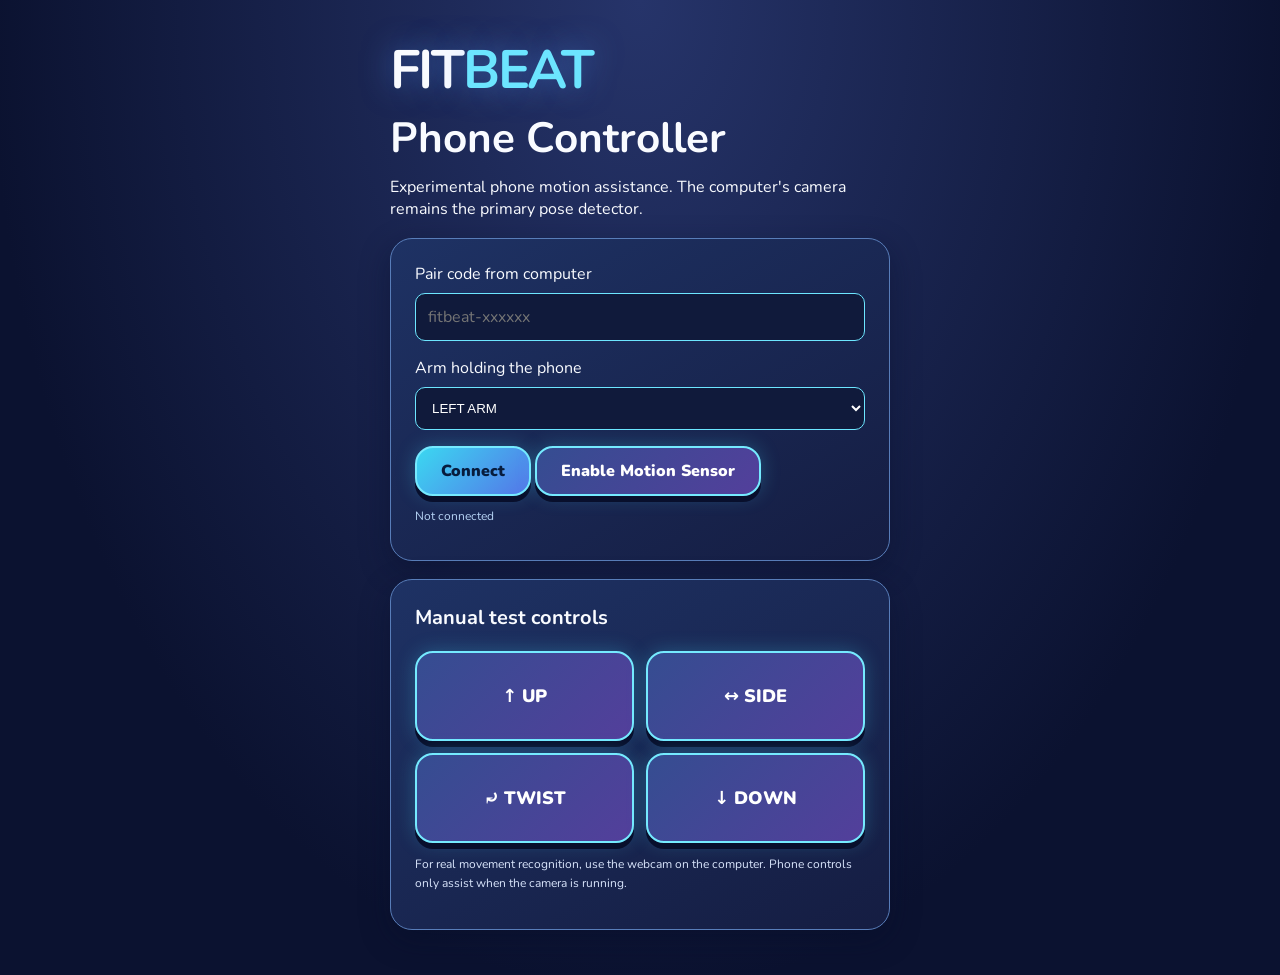
==== controller.html @ 02d64c5f "Add files via upload" ====
<!doctype html><html lang="en"><head><meta charset="utf-8"><meta name="viewport" content="width=device-width,initial-scale=1"><title>FITBEAT Phone Controller</title><link rel="stylesheet" href="style.css"><style>body{padding:25px}main{max-width:500px;margin:20px auto}.panel{margin:18px 0}input,select{background:#101a3b;border:1px solid #6de6ff;border-radius:10px;color:white;padding:12px;width:100%;margin:8px 0 16px}.controls{display:grid;grid-template-columns:1fr 1fr;gap:12px}.controls button{font-size:18px;min-height:90px}.hint{display:block;margin:12px 0}</style></head><body><main><h1 style="font-size:54px;letter-spacing:-2px">FIT<span>BEAT</span></h1><h2>Phone Controller</h2><p>Experimental phone motion assistance. The computer's camera remains the primary pose detector.</p><div class="panel"><label>Pair code from computer<input id="code" placeholder="fitbeat-xxxxxx" autocomplete="off"></label><label>Arm holding the phone<select id="arm"><option value="left">LEFT ARM</option><option value="right">RIGHT ARM</option></select></label><button class="primary" id="connect">Connect</button> <button class="secondary" id="motion">Enable Motion Sensor</button><span class="hint" id="status">Not connected</span></div><div class="panel"><h3>Manual test controls</h3><div class="controls"><button class="secondary" data-move="up">↑ UP</button><button class="secondary" data-move="side">↔ SIDE</button><button class="secondary" data-move="twist">⤾ TWIST</button><button class="secondary" data-move="down">↓ DOWN</button></div><p class="hint">For real movement recognition, use the webcam on the computer. Phone controls only assist when the camera is running.</p></div></main><script>
let peer,conn,enabled=false,last=0;const $=s=>document.querySelector(s);
function script(src){return new Promise((res,rej)=>{const s=document.createElement('script');s.src=src;s.onload=res;s.onerror=rej;document.head.append(s)})}
$('#connect').onclick=async()=>{try{if(!window.Peer)await script('https://unpkg.com/peerjs@1.5.5/dist/peerjs.min.js');peer=peer||new Peer();peer.on('open',()=>{conn=peer.connect($('#code').value.trim());conn.on('open',()=>$('#status').textContent='Connected ✓');conn.on('close',()=>$('#status').textContent='Disconnected');conn.on('error',()=>$('#status').textContent='Connection error')});peer.on('error',e=>$('#status').textContent='Pairing error: '+e.type)}catch(e){$('#status').textContent=e.message}};
$('#motion').onclick=async()=>{try{if(typeof DeviceMotionEvent!=='undefined'&&typeof DeviceMotionEvent.requestPermission==='function'){const result=await DeviceMotionEvent.requestPermission();if(result!=='granted')throw Error('Motion permission denied')}enabled=true;$('#status').textContent='Motion sensor enabled';window.addEventListener('devicemotion',e=>{const now=Date.now();if(!enabled||now-last<100||!conn?.open)return;last=now;const a=e.accelerationIncludingGravity||{};conn.send({type:'motion',arm:$('#arm').value,x:a.x||0,y:a.y||0,z:a.z||0})})}catch(e){$('#status').textContent=e.message}};
document.querySelectorAll('[data-move]').forEach(b=>b.onclick=()=>{if(conn?.open)conn.send({type:'move',arm:$('#arm').value,move:b.dataset.move});else $('#status').textContent='Connect first'});
</script></body></html>
---- style.css ----
@import url('https://fonts.googleapis.com/css2?family=Nunito:wght@400;600;700;800;900&display=swap');
:root{--bg:#0b1230;--panel:#17234a;--cyan:#58e3fa;--pink:#ff76cc;--gold:#ffe274;--white:#f9fbff}*{box-sizing:border-box}html,body{margin:0;min-height:100%;font-family:Nunito,system-ui,sans-serif;color:var(--white);background:radial-gradient(ellipse at 50% 0,#26346a,#0b1230 72%)}button,input{font:inherit}button{cursor:pointer}button:focus-visible,input:focus-visible{outline:3px solid #fff;outline-offset:3px}#app{max-width:1600px;margin:auto;min-height:100vh;display:flex;flex-direction:column}header{height:72px;display:flex;align-items:center;gap:20px;padding:0 4%;background:#101a3b;border-bottom:1px solid #3f6899;z-index:3}.brand{border:0;background:none;color:white;font-weight:900;font-size:24px;letter-spacing:1px}.brand span,h1 span{color:#6ce5ff}.tagline{font-size:12px;letter-spacing:2px;color:#bdc9ee}.topright{margin-left:auto;display:flex;gap:14px;align-items:center;font-size:13px;color:#a8dbff}.small{background:transparent;color:white;border:1px solid #5781b4;padding:8px 14px;border-radius:20px}main{flex:1}.page{display:none;min-height:calc(100vh - 110px);padding:34px 5% 44px}.page.active{display:block}h1,h2,h3,p{margin-top:0}h1{font-size:clamp(70px,11vw,142px);line-height:.96;letter-spacing:-6px;margin:15px 0 12px;text-shadow:0 0 30px #589cff80}h2{font-size:clamp(30px,3.3vw,48px);margin:5px 0 9px}h3{font-size:20px}.eyebrow{color:#8ae9ff;letter-spacing:2px;font-size:13px;font-weight:900}.section-head{text-align:center;margin:4px auto 24px}.section-head p{color:#c5d5ef}.center{display:flex;justify-content:center;align-items:center;gap:14px;margin-top:26px;flex-wrap:wrap}.actions{display:flex;gap:14px;flex-wrap:wrap}.minor{margin-top:14px}.primary,.secondary,.ghost,.mode-tabs button{border-radius:18px;border:2px solid #75eaff;color:white;padding:12px 24px;font-weight:900;background:linear-gradient(135deg,#286bd4,#4d38ad);box-shadow:0 6px 0 #080f2c,0 0 19px #47dfff40;transition:transform .15s,filter .15s}.primary:hover,.secondary:hover,.ghost:hover,.mode-tabs button:hover{transform:translateY(-2px);filter:brightness(1.13)}.primary{background:linear-gradient(135deg,#3bd8f1,#5476e8);color:#071c3d}.secondary{background:linear-gradient(135deg,#354d91,#533f9b)}.ghost{background:#18264c;border-color:#739bd5;box-shadow:none}.big{font-size:18px;padding:16px 26px}.home-hero{min-height:600px;display:grid;grid-template-columns:1.1fr .9fr;align-items:center;gap:30px;padding:7% 5%;border-radius:32px;overflow:hidden;position:relative;background:linear-gradient(90deg,#0c1646ed,#0c16468c),linear-gradient(180deg,#e78cd3 0%,#523cb2 35%,#151b54 70%,#111635 100%);box-shadow:inset 0 0 0 2px #7ae6ff66,0 18px 60px #050b28}.home-hero:before{content:'';position:absolute;inset:0;opacity:.25;background:repeating-linear-gradient(90deg,transparent 0 75px,#8ae4ff 77px 79px,transparent 81px 130px);mask-image:linear-gradient(0deg,#000,transparent 70%)}.hero-copy,.hero-art{position:relative;z-index:1}.hero-copy p{font-size:25px;margin-bottom:35px;color:#e8d9ff}.hero-art{min-height:380px;display:grid;place-items:center}.hero-orb{width:min(28vw,350px);height:min(28vw,350px);min-width:230px;min-height:230px;border-radius:50%;display:grid;place-items:center;font-size:140px;color:#fff;background:radial-gradient(circle at 35% 25%,#b2ffff,#6f7dff 45%,#c448cb 78%);box-shadow:0 0 50px #ad6bff, inset 0 0 40px #fff8;border:10px solid #ffffff88;transform:rotate(-12deg)}.hero-pills{position:absolute;bottom:0;display:flex;gap:8px}.hero-pills span{background:#141e4de0;border:1px solid #77e9ff;padding:9px 12px;border-radius:20px;font-size:12px;font-weight:900}.mode-tabs{display:flex;justify-content:center;gap:12px;flex-wrap:wrap;margin-bottom:24px}.mode-tabs button{background:#182b5c}.mode-tabs button.active{background:linear-gradient(130deg,#57d6f2,#9773fa);color:#101735}.stagecards{display:flex;justify-content:center;align-items:stretch;flex-wrap:wrap;gap:16px;max-width:1370px;margin:auto}.stage-card{width:clamp(190px,17vw,245px);padding:9px 9px 16px;text-align:left;border:2px solid #78e9ff;border-radius:22px;background:linear-gradient(160deg,#243e76,#101a3c);color:white;box-shadow:0 8px 25px #0005;transition:transform .15s}.stage-card:hover{transform:translateY(-6px)}.stage-card img{display:block;width:100%;height:145px;object-fit:cover;border-radius:13px}.stage-card strong{display:block;margin:13px 8px 3px;font-size:21px}.stage-card small{display:block;margin:0 8px;color:#c5d8fb;font-weight:700}.stage-card .stage-emoji{float:right;font-size:21px}.info-grid,.settings-grid{max-width:1100px;margin:auto;display:grid;grid-template-columns:repeat(2,minmax(0,1fr));gap:18px}.panel{background:linear-gradient(150deg,#1e3264,#151d42);border:1px solid #587db9;border-radius:22px;padding:24px;box-shadow:0 10px 30px #060d2a70}.panel p{line-height:1.6;color:#d8e4fb}.legend{display:flex;flex-wrap:wrap;gap:7px}.legend span{background:#263d76;border-radius:12px;padding:8px 10px;font-weight:800;font-size:12px}.hint{font-size:12px;color:#b6d4f5;margin-left:10px}.code{font-size:23px;font-weight:900;color:#7feaff}a{color:#8af2ff}#cam{display:none;width:100%;max-height:170px;object-fit:contain;border-radius:12px;margin-top:12px;background:#050b1b}.setting{display:flex;align-items:center;gap:16px;min-height:140px}.setting>div:nth-child(2){flex:1}.setting p{margin:0;font-size:12px}.setting h3{margin:0 0 6px}.setting-icon{font-size:36px}.setting input[type=range]{width:100px;accent-color:#68e6ff}.setting input[type=number]{width:75px;background:#0c1535;border:1px solid #6ce7ff;color:white;padding:8px;border-radius:10px}.setting input[type=checkbox]{width:26px;height:26px;accent-color:#68e6ff}.progressbox{text-align:center;max-width:400px;margin:auto}.progressbox strong{font-size:100px;display:block;color:#77edff}.progressbox span{letter-spacing:2px}.result-grid{display:grid;grid-template-columns:repeat(4,1fr);gap:16px;max-width:1100px;margin:30px auto}.result{text-align:center}.result span{color:#b5d2ff;font-size:13px;font-weight:900}.result strong{display:block;font-size:clamp(27px,3vw,42px);margin-top:8px}.disclaimer{max-width:800px;margin:20px auto;text-align:center;color:#b9c8e6;font-size:13px}#play{position:relative;padding:0;overflow:hidden;min-height:calc(100vh - 110px);background:#0b1434}.play-bg{position:absolute;inset:0;background-size:cover;background-position:center;filter:brightness(.42) saturate(.85)}.play-bg:after{content:'';position:absolute;inset:0;background:linear-gradient(180deg,#091330b8,#07122db0)}.play-inner{position:relative;max-width:1250px;margin:auto;padding:16px 20px 20px}.hud{display:flex;align-items:center;justify-content:space-between;gap:10px}.stat{background:#091b42db;border:1px solid #66dfff;border-radius:15px;padding:9px 15px;font-size:11px;font-weight:900;letter-spacing:1px}.stat b{font-size:23px;display:block;letter-spacing:0}.hud button{padding:10px 15px}.progress-track{height:7px;background:#152c5c;border-radius:8px;margin:12px 0 10px;overflow:hidden}.progress-track div{width:0;height:100%;background:linear-gradient(90deg,#52e4fa,#ff80ce)}.play-grid{display:grid;grid-template-columns:1fr 1fr;gap:16px;max-width:950px;margin:auto}.lane{border:2px solid #5edfff;border-radius:20px;overflow:hidden;background:#081536bf}.lane:nth-child(2){border-color:#ff85d5}.lane-head{text-align:center;padding:10px;font-weight:900;font-size:20px;letter-spacing:1px;background:#142c62}.lane:nth-child(2) .lane-head{background:#422153}.note-area{position:relative;height:clamp(300px,49vh,480px);overflow:hidden}.hit-target{position:absolute;left:9%;right:9%;top:76%;height:66px;border:3px solid #ffe176;border-radius:16px;background:#ffed7611;box-shadow:0 0 18px #ffe17666;pointer-events:none}.target-line{position:absolute;top:50%;left:4%;right:4%;border-top:3px dashed #fff;transform:translateY(-50%)}.note{position:absolute;left:50%;width:70px;height:70px;border-radius:50%;display:grid;place-items:center;transform:translate(-50%,-50%);font-size:37px;font-weight:900;color:#071d3a;border:4px solid #fff;box-shadow:0 0 22px #fff8,0 6px 15px #0008;z-index:2;user-select:none}.note.up{background:#6ad8ff}.note.down{background:#ff8fc9}.note.side{background:#ffe47e}.note.twist{background:#bd9bff}.note .twistglyph{font-size:35px}.note.hit{opacity:.25;transform:translate(-50%,-50%) scale(1.3)}#feedback{text-align:center;height:28px;font-weight:900;font-size:22px;color:#ffe174;text-shadow:0 0 10px #000}#tracking{text-align:center;font-size:12px;color:#c9ecff}.play-hint{text-align:center;color:#c6d3f4;font-size:11px;margin-top:5px}.overlay{position:absolute;inset:0;background:#081333dc;display:flex;align-items:center;justify-content:center;z-index:5;padding:18px}.overlay.hidden{display:none}.overlay-panel{text-align:center;width:min(520px,100%);border:2px solid #71e6ff;border-radius:28px;background:linear-gradient(160deg,#243e7c,#151c45);padding:35px 24px;box-shadow:0 0 50px #2e7bb85c}.overlay-panel h2{font-size:clamp(32px,5vw,54px);margin:10px 0}.overlay-panel p{color:#d2e5ff}.overlay-panel button{margin-top:15px}footer{text-align:center;color:#8b9fce;font-size:11px;padding:12px}.reduced *{animation:none!important;transition:none!important}
@media(max-width:900px){.home-hero{grid-template-columns:1fr;min-height:auto}.hero-art{min-height:220px}.hero-orb{width:190px;height:190px;min-width:190px;min-height:190px;font-size:95px}.hero-pills{bottom:-8px}.stage-card{width:calc(33.333% - 14px)}.result-grid{grid-template-columns:repeat(2,1fr)}.tagline{display:none}}@media(max-width:600px){header{padding:0 12px;height:60px}.brand{font-size:19px}.topright{gap:5px;font-size:10px}.topright .small{display:none}.page{padding:25px 12px}.home-hero{padding:40px 20px}.hero-copy p{font-size:19px}.actions{justify-content:center}.stage-card{width:calc(50% - 9px)}.stage-card img{height:105px}.stage-card strong{font-size:17px}.info-grid,.settings-grid{grid-template-columns:1fr}.setting{flex-wrap:wrap}.hud{gap:5px}.hud button{padding:7px}.stat{padding:7px;font-size:9px}.stat b{font-size:17px}.play-inner{padding:9px 7px}.play-grid{gap:7px}.lane-head{font-size:13px}.note-area{height:clamp(300px,58vh,460px)}.note{width:54px;height:54px;font-size:27px}.hit-target{height:56px;left:5%;right:5%}.play-hint{font-size:9px}}
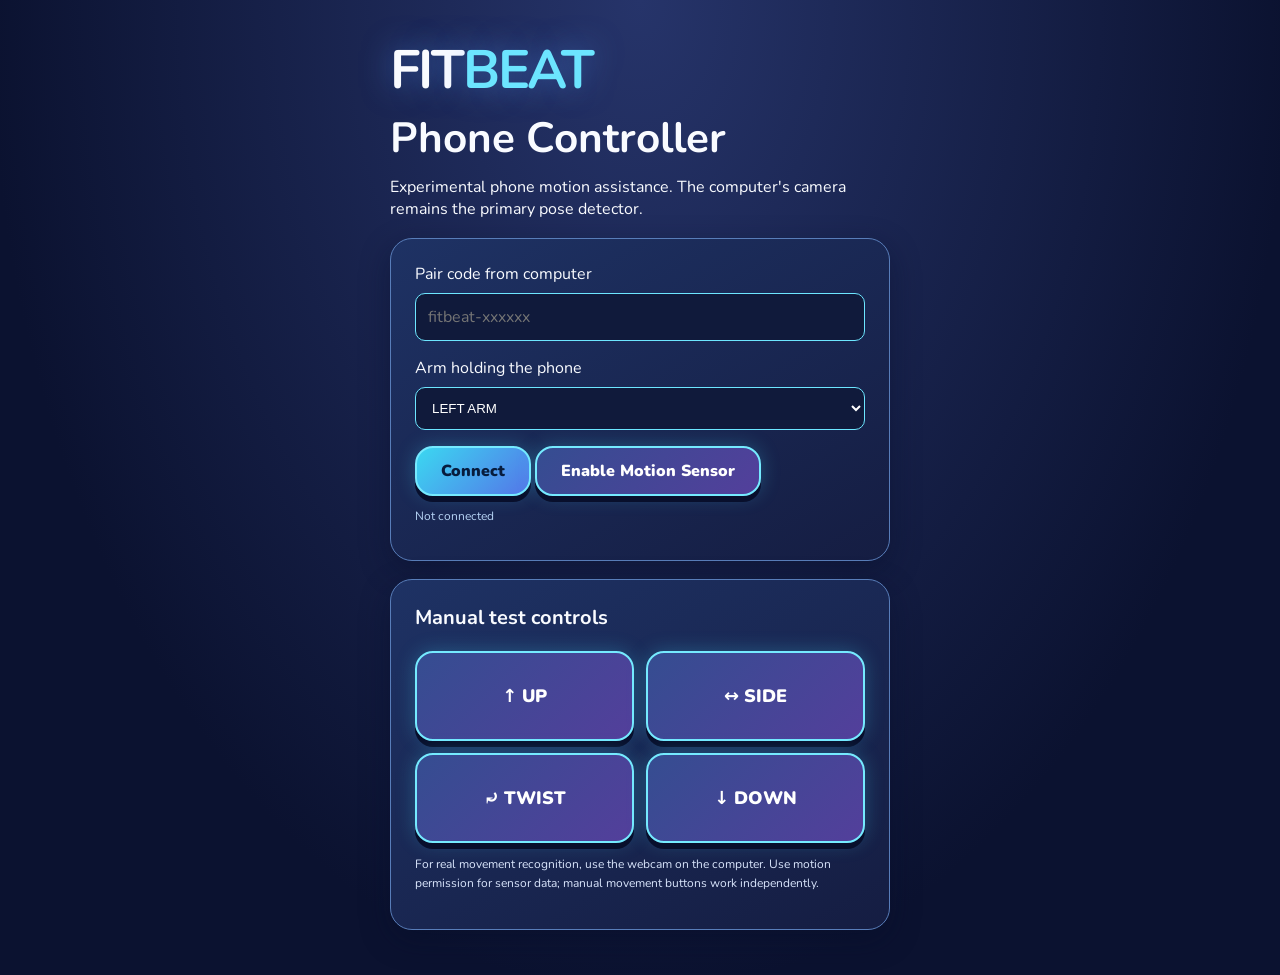
==== commit ab523b3d: "Add files via upload" ====
--- a/controller.html
+++ b/controller.html
@@ -1,6 +1,7 @@
-<!doctype html><html lang="en"><head><meta charset="utf-8"><meta name="viewport" content="width=device-width,initial-scale=1"><title>FITBEAT Phone Controller</title><link rel="stylesheet" href="style.css"><style>body{padding:25px}main{max-width:500px;margin:20px auto}.panel{margin:18px 0}input,select{background:#101a3b;border:1px solid #6de6ff;border-radius:10px;color:white;padding:12px;width:100%;margin:8px 0 16px}.controls{display:grid;grid-template-columns:1fr 1fr;gap:12px}.controls button{font-size:18px;min-height:90px}.hint{display:block;margin:12px 0}</style></head><body><main><h1 style="font-size:54px;letter-spacing:-2px">FIT<span>BEAT</span></h1><h2>Phone Controller</h2><p>Experimental phone motion assistance. The computer's camera remains the primary pose detector.</p><div class="panel"><label>Pair code from computer<input id="code" placeholder="fitbeat-xxxxxx" autocomplete="off"></label><label>Arm holding the phone<select id="arm"><option value="left">LEFT ARM</option><option value="right">RIGHT ARM</option></select></label><button class="primary" id="connect">Connect</button> <button class="secondary" id="motion">Enable Motion Sensor</button><span class="hint" id="status">Not connected</span></div><div class="panel"><h3>Manual test controls</h3><div class="controls"><button class="secondary" data-move="up">↑ UP</button><button class="secondary" data-move="side">↔ SIDE</button><button class="secondary" data-move="twist">⤾ TWIST</button><button class="secondary" data-move="down">↓ DOWN</button></div><p class="hint">For real movement recognition, use the webcam on the computer. Phone controls only assist when the camera is running.</p></div></main><script>
+<!doctype html><html lang="en"><head><meta charset="utf-8"><meta name="viewport" content="width=device-width,initial-scale=1"><title>FITBEAT Phone Controller</title><link rel="stylesheet" href="style.css"><style>body{padding:25px}main{max-width:500px;margin:20px auto}.panel{margin:18px 0}input,select{background:#101a3b;border:1px solid #6de6ff;border-radius:10px;color:white;padding:12px;width:100%;margin:8px 0 16px}.controls{display:grid;grid-template-columns:1fr 1fr;gap:12px}.controls button{font-size:18px;min-height:90px}.hint{display:block;margin:12px 0}</style></head><body><main><h1 style="font-size:54px;letter-spacing:-2px">FIT<span>BEAT</span></h1><h2>Phone Controller</h2><p>Experimental phone motion assistance. The computer's camera remains the primary pose detector.</p><div class="panel"><label>Pair code from computer<input id="code" placeholder="fitbeat-xxxxxx" autocomplete="off"></label><label>Arm holding the phone<select id="arm"><option value="left">LEFT ARM</option><option value="right">RIGHT ARM</option></select></label><button class="primary" id="connect">Connect</button> <button class="secondary" id="motion">Enable Motion Sensor</button><span class="hint" id="status">Not connected</span></div><div class="panel"><h3>Manual test controls</h3><div class="controls"><button class="secondary" data-move="up">↑ UP</button><button class="secondary" data-move="side">↔ SIDE</button><button class="secondary" data-move="twist">⤾ TWIST</button><button class="secondary" data-move="down">↓ DOWN</button></div><p class="hint">For real movement recognition, use the webcam on the computer. Use motion permission for sensor data; manual movement buttons work independently.</p></div></main><script>
 let peer,conn,enabled=false,last=0;const $=s=>document.querySelector(s);
 function script(src){return new Promise((res,rej)=>{const s=document.createElement('script');s.src=src;s.onload=res;s.onerror=rej;document.head.append(s)})}
+$('#code').value=new URLSearchParams(location.search).get('code')||'';
 $('#connect').onclick=async()=>{try{if(!window.Peer)await script('https://unpkg.com/peerjs@1.5.5/dist/peerjs.min.js');peer=peer||new Peer();peer.on('open',()=>{conn=peer.connect($('#code').value.trim());conn.on('open',()=>$('#status').textContent='Connected ✓');conn.on('close',()=>$('#status').textContent='Disconnected');conn.on('error',()=>$('#status').textContent='Connection error')});peer.on('error',e=>$('#status').textContent='Pairing error: '+e.type)}catch(e){$('#status').textContent=e.message}};
 $('#motion').onclick=async()=>{try{if(typeof DeviceMotionEvent!=='undefined'&&typeof DeviceMotionEvent.requestPermission==='function'){const result=await DeviceMotionEvent.requestPermission();if(result!=='granted')throw Error('Motion permission denied')}enabled=true;$('#status').textContent='Motion sensor enabled';window.addEventListener('devicemotion',e=>{const now=Date.now();if(!enabled||now-last<100||!conn?.open)return;last=now;const a=e.accelerationIncludingGravity||{};conn.send({type:'motion',arm:$('#arm').value,x:a.x||0,y:a.y||0,z:a.z||0})})}catch(e){$('#status').textContent=e.message}};
 document.querySelectorAll('[data-move]').forEach(b=>b.onclick=()=>{if(conn?.open)conn.send({type:'move',arm:$('#arm').value,move:b.dataset.move});else $('#status').textContent='Connect first'});
--- a/style.css
+++ b/style.css
@@ -1,3 +1,15 @@
 @import url('https://fonts.googleapis.com/css2?family=Nunito:wght@400;600;700;800;900&display=swap');
 :root{--bg:#0b1230;--panel:#17234a;--cyan:#58e3fa;--pink:#ff76cc;--gold:#ffe274;--white:#f9fbff}*{box-sizing:border-box}html,body{margin:0;min-height:100%;font-family:Nunito,system-ui,sans-serif;color:var(--white);background:radial-gradient(ellipse at 50% 0,#26346a,#0b1230 72%)}button,input{font:inherit}button{cursor:pointer}button:focus-visible,input:focus-visible{outline:3px solid #fff;outline-offset:3px}#app{max-width:1600px;margin:auto;min-height:100vh;display:flex;flex-direction:column}header{height:72px;display:flex;align-items:center;gap:20px;padding:0 4%;background:#101a3b;border-bottom:1px solid #3f6899;z-index:3}.brand{border:0;background:none;color:white;font-weight:900;font-size:24px;letter-spacing:1px}.brand span,h1 span{color:#6ce5ff}.tagline{font-size:12px;letter-spacing:2px;color:#bdc9ee}.topright{margin-left:auto;display:flex;gap:14px;align-items:center;font-size:13px;color:#a8dbff}.small{background:transparent;color:white;border:1px solid #5781b4;padding:8px 14px;border-radius:20px}main{flex:1}.page{display:none;min-height:calc(100vh - 110px);padding:34px 5% 44px}.page.active{display:block}h1,h2,h3,p{margin-top:0}h1{font-size:clamp(70px,11vw,142px);line-height:.96;letter-spacing:-6px;margin:15px 0 12px;text-shadow:0 0 30px #589cff80}h2{font-size:clamp(30px,3.3vw,48px);margin:5px 0 9px}h3{font-size:20px}.eyebrow{color:#8ae9ff;letter-spacing:2px;font-size:13px;font-weight:900}.section-head{text-align:center;margin:4px auto 24px}.section-head p{color:#c5d5ef}.center{display:flex;justify-content:center;align-items:center;gap:14px;margin-top:26px;flex-wrap:wrap}.actions{display:flex;gap:14px;flex-wrap:wrap}.minor{margin-top:14px}.primary,.secondary,.ghost,.mode-tabs button{border-radius:18px;border:2px solid #75eaff;color:white;padding:12px 24px;font-weight:900;background:linear-gradient(135deg,#286bd4,#4d38ad);box-shadow:0 6px 0 #080f2c,0 0 19px #47dfff40;transition:transform .15s,filter .15s}.primary:hover,.secondary:hover,.ghost:hover,.mode-tabs button:hover{transform:translateY(-2px);filter:brightness(1.13)}.primary{background:linear-gradient(135deg,#3bd8f1,#5476e8);color:#071c3d}.secondary{background:linear-gradient(135deg,#354d91,#533f9b)}.ghost{background:#18264c;border-color:#739bd5;box-shadow:none}.big{font-size:18px;padding:16px 26px}.home-hero{min-height:600px;display:grid;grid-template-columns:1.1fr .9fr;align-items:center;gap:30px;padding:7% 5%;border-radius:32px;overflow:hidden;position:relative;background:linear-gradient(90deg,#0c1646ed,#0c16468c),linear-gradient(180deg,#e78cd3 0%,#523cb2 35%,#151b54 70%,#111635 100%);box-shadow:inset 0 0 0 2px #7ae6ff66,0 18px 60px #050b28}.home-hero:before{content:'';position:absolute;inset:0;opacity:.25;background:repeating-linear-gradient(90deg,transparent 0 75px,#8ae4ff 77px 79px,transparent 81px 130px);mask-image:linear-gradient(0deg,#000,transparent 70%)}.hero-copy,.hero-art{position:relative;z-index:1}.hero-copy p{font-size:25px;margin-bottom:35px;color:#e8d9ff}.hero-art{min-height:380px;display:grid;place-items:center}.hero-orb{width:min(28vw,350px);height:min(28vw,350px);min-width:230px;min-height:230px;border-radius:50%;display:grid;place-items:center;font-size:140px;color:#fff;background:radial-gradient(circle at 35% 25%,#b2ffff,#6f7dff 45%,#c448cb 78%);box-shadow:0 0 50px #ad6bff, inset 0 0 40px #fff8;border:10px solid #ffffff88;transform:rotate(-12deg)}.hero-pills{position:absolute;bottom:0;display:flex;gap:8px}.hero-pills span{background:#141e4de0;border:1px solid #77e9ff;padding:9px 12px;border-radius:20px;font-size:12px;font-weight:900}.mode-tabs{display:flex;justify-content:center;gap:12px;flex-wrap:wrap;margin-bottom:24px}.mode-tabs button{background:#182b5c}.mode-tabs button.active{background:linear-gradient(130deg,#57d6f2,#9773fa);color:#101735}.stagecards{display:flex;justify-content:center;align-items:stretch;flex-wrap:wrap;gap:16px;max-width:1370px;margin:auto}.stage-card{width:clamp(190px,17vw,245px);padding:9px 9px 16px;text-align:left;border:2px solid #78e9ff;border-radius:22px;background:linear-gradient(160deg,#243e76,#101a3c);color:white;box-shadow:0 8px 25px #0005;transition:transform .15s}.stage-card:hover{transform:translateY(-6px)}.stage-card img{display:block;width:100%;height:145px;object-fit:cover;border-radius:13px}.stage-card strong{display:block;margin:13px 8px 3px;font-size:21px}.stage-card small{display:block;margin:0 8px;color:#c5d8fb;font-weight:700}.stage-card .stage-emoji{float:right;font-size:21px}.info-grid,.settings-grid{max-width:1100px;margin:auto;display:grid;grid-template-columns:repeat(2,minmax(0,1fr));gap:18px}.panel{background:linear-gradient(150deg,#1e3264,#151d42);border:1px solid #587db9;border-radius:22px;padding:24px;box-shadow:0 10px 30px #060d2a70}.panel p{line-height:1.6;color:#d8e4fb}.legend{display:flex;flex-wrap:wrap;gap:7px}.legend span{background:#263d76;border-radius:12px;padding:8px 10px;font-weight:800;font-size:12px}.hint{font-size:12px;color:#b6d4f5;margin-left:10px}.code{font-size:23px;font-weight:900;color:#7feaff}a{color:#8af2ff}#cam{display:none;width:100%;max-height:170px;object-fit:contain;border-radius:12px;margin-top:12px;background:#050b1b}.setting{display:flex;align-items:center;gap:16px;min-height:140px}.setting>div:nth-child(2){flex:1}.setting p{margin:0;font-size:12px}.setting h3{margin:0 0 6px}.setting-icon{font-size:36px}.setting input[type=range]{width:100px;accent-color:#68e6ff}.setting input[type=number]{width:75px;background:#0c1535;border:1px solid #6ce7ff;color:white;padding:8px;border-radius:10px}.setting input[type=checkbox]{width:26px;height:26px;accent-color:#68e6ff}.progressbox{text-align:center;max-width:400px;margin:auto}.progressbox strong{font-size:100px;display:block;color:#77edff}.progressbox span{letter-spacing:2px}.result-grid{display:grid;grid-template-columns:repeat(4,1fr);gap:16px;max-width:1100px;margin:30px auto}.result{text-align:center}.result span{color:#b5d2ff;font-size:13px;font-weight:900}.result strong{display:block;font-size:clamp(27px,3vw,42px);margin-top:8px}.disclaimer{max-width:800px;margin:20px auto;text-align:center;color:#b9c8e6;font-size:13px}#play{position:relative;padding:0;overflow:hidden;min-height:calc(100vh - 110px);background:#0b1434}.play-bg{position:absolute;inset:0;background-size:cover;background-position:center;filter:brightness(.42) saturate(.85)}.play-bg:after{content:'';position:absolute;inset:0;background:linear-gradient(180deg,#091330b8,#07122db0)}.play-inner{position:relative;max-width:1250px;margin:auto;padding:16px 20px 20px}.hud{display:flex;align-items:center;justify-content:space-between;gap:10px}.stat{background:#091b42db;border:1px solid #66dfff;border-radius:15px;padding:9px 15px;font-size:11px;font-weight:900;letter-spacing:1px}.stat b{font-size:23px;display:block;letter-spacing:0}.hud button{padding:10px 15px}.progress-track{height:7px;background:#152c5c;border-radius:8px;margin:12px 0 10px;overflow:hidden}.progress-track div{width:0;height:100%;background:linear-gradient(90deg,#52e4fa,#ff80ce)}.play-grid{display:grid;grid-template-columns:1fr 1fr;gap:16px;max-width:950px;margin:auto}.lane{border:2px solid #5edfff;border-radius:20px;overflow:hidden;background:#081536bf}.lane:nth-child(2){border-color:#ff85d5}.lane-head{text-align:center;padding:10px;font-weight:900;font-size:20px;letter-spacing:1px;background:#142c62}.lane:nth-child(2) .lane-head{background:#422153}.note-area{position:relative;height:clamp(300px,49vh,480px);overflow:hidden}.hit-target{position:absolute;left:9%;right:9%;top:76%;height:66px;border:3px solid #ffe176;border-radius:16px;background:#ffed7611;box-shadow:0 0 18px #ffe17666;pointer-events:none}.target-line{position:absolute;top:50%;left:4%;right:4%;border-top:3px dashed #fff;transform:translateY(-50%)}.note{position:absolute;left:50%;width:70px;height:70px;border-radius:50%;display:grid;place-items:center;transform:translate(-50%,-50%);font-size:37px;font-weight:900;color:#071d3a;border:4px solid #fff;box-shadow:0 0 22px #fff8,0 6px 15px #0008;z-index:2;user-select:none}.note.up{background:#6ad8ff}.note.down{background:#ff8fc9}.note.side{background:#ffe47e}.note.twist{background:#bd9bff}.note .twistglyph{font-size:35px}.note.hit{opacity:.25;transform:translate(-50%,-50%) scale(1.3)}#feedback{text-align:center;height:28px;font-weight:900;font-size:22px;color:#ffe174;text-shadow:0 0 10px #000}#tracking{text-align:center;font-size:12px;color:#c9ecff}.play-hint{text-align:center;color:#c6d3f4;font-size:11px;margin-top:5px}.overlay{position:absolute;inset:0;background:#081333dc;display:flex;align-items:center;justify-content:center;z-index:5;padding:18px}.overlay.hidden{display:none}.overlay-panel{text-align:center;width:min(520px,100%);border:2px solid #71e6ff;border-radius:28px;background:linear-gradient(160deg,#243e7c,#151c45);padding:35px 24px;box-shadow:0 0 50px #2e7bb85c}.overlay-panel h2{font-size:clamp(32px,5vw,54px);margin:10px 0}.overlay-panel p{color:#d2e5ff}.overlay-panel button{margin-top:15px}footer{text-align:center;color:#8b9fce;font-size:11px;padding:12px}.reduced *{animation:none!important;transition:none!important}
 @media(max-width:900px){.home-hero{grid-template-columns:1fr;min-height:auto}.hero-art{min-height:220px}.hero-orb{width:190px;height:190px;min-width:190px;min-height:190px;font-size:95px}.hero-pills{bottom:-8px}.stage-card{width:calc(33.333% - 14px)}.result-grid{grid-template-columns:repeat(2,1fr)}.tagline{display:none}}@media(max-width:600px){header{padding:0 12px;height:60px}.brand{font-size:19px}.topright{gap:5px;font-size:10px}.topright .small{display:none}.page{padding:25px 12px}.home-hero{padding:40px 20px}.hero-copy p{font-size:19px}.actions{justify-content:center}.stage-card{width:calc(50% - 9px)}.stage-card img{height:105px}.stage-card strong{font-size:17px}.info-grid,.settings-grid{grid-template-columns:1fr}.setting{flex-wrap:wrap}.hud{gap:5px}.hud button{padding:7px}.stat{padding:7px;font-size:9px}.stat b{font-size:17px}.play-inner{padding:9px 7px}.play-grid{gap:7px}.lane-head{font-size:13px}.note-area{height:clamp(300px,58vh,460px)}.note{width:54px;height:54px;font-size:27px}.hit-target{height:56px;left:5%;right:5%}.play-hint{font-size:9px}}
+
+/* Upgrade: stage artwork remains visible beneath translucent play lanes */
+.play-bg{filter:brightness(.83) saturate(1.06);background-size:cover;background-position:center center}
+.play-bg:after{background:linear-gradient(180deg,#09133055,#07122d40)}
+.lane{background:#0815369c}.note{background:transparent!important;border:0;box-shadow:none;overflow:visible;width:82px;height:82px}
+.note img{width:100%;height:100%;object-fit:contain;filter:drop-shadow(0 0 6px #6de6ff70)}
+.qr-frame{width:184px;height:184px;margin:12px 0;background:white;border:7px solid white;border-radius:12px;display:none;place-items:center}.qr-frame canvas{width:170px!important;height:170px!important}
+.progress-layout{max-width:1100px;margin:auto;display:grid;grid-template-columns:1fr 1fr;gap:16px}.profile-fields{display:grid;grid-template-columns:1fr 1fr;gap:10px}
+.profile-fields label,#authEmail,#authPassword{font-size:13px}.profile-fields input,.profile-fields select,#authEmail,#authPassword{width:100%;background:#0c1535;color:white;border:1px solid #68bfff;border-radius:10px;padding:10px;margin:6px 0 10px}
+.progress-stats{display:grid;grid-template-columns:repeat(5,1fr);gap:12px;max-width:1100px;margin:16px auto}.progressbox{padding:18px 8px}.progressbox strong{font-size:clamp(24px,3vw,42px)}.progressbox span{font-size:11px}
+.history-panel{max-width:1100px;margin:auto}.weekly-chart{height:160px;display:flex;gap:10px;align-items:flex-end;justify-content:space-around;margin:30px 0}.bar-col{height:100%;display:flex;flex:1;flex-direction:column;align-items:center;justify-content:flex-end;min-width:0}.bar-col .bar{width:min(60px,80%);background:linear-gradient(0deg,#5c73ec,#57e9f5);border-radius:8px 8px 2px 2px;min-height:3px}.bar-col small{font-size:10px;margin-top:8px}.bar-value{font-size:11px}.table-scroll{overflow:auto}table{width:100%;border-collapse:collapse;text-align:left}th,td{padding:10px;border-bottom:1px solid #4c6592;font-size:13px}
+@media(max-width:800px){.progress-layout{grid-template-columns:1fr}.progress-stats{grid-template-columns:repeat(2,1fr)}}@media(max-width:500px){.note{width:60px;height:60px}.profile-fields{grid-template-columns:1fr}}
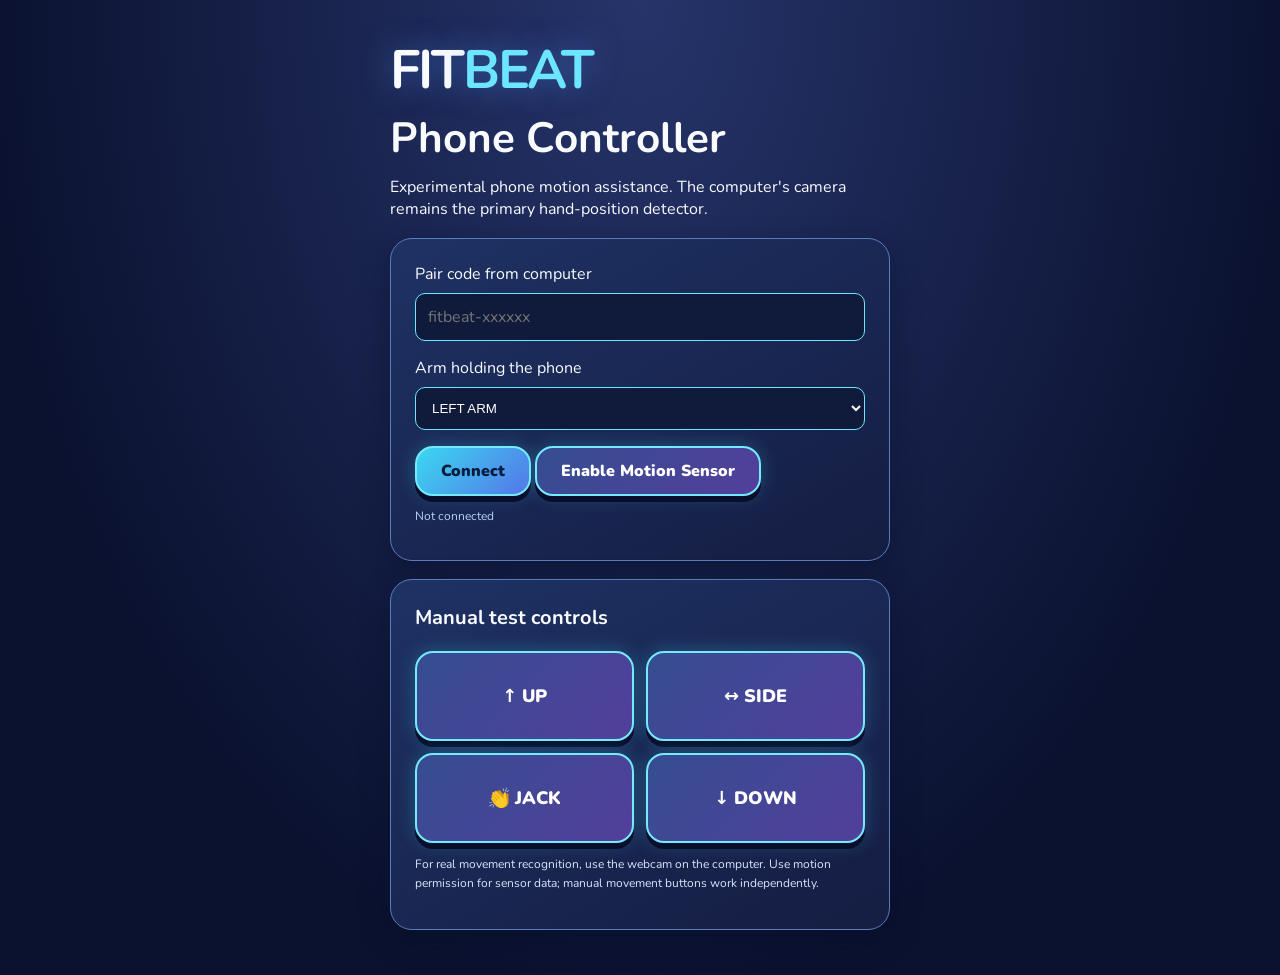
==== commit 9e4ebc68: "Add files via upload" ====
--- a/controller.html
+++ b/controller.html
@@ -1,4 +1,4 @@
-<!doctype html><html lang="en"><head><meta charset="utf-8"><meta name="viewport" content="width=device-width,initial-scale=1"><title>FITBEAT Phone Controller</title><link rel="stylesheet" href="style.css"><style>body{padding:25px}main{max-width:500px;margin:20px auto}.panel{margin:18px 0}input,select{background:#101a3b;border:1px solid #6de6ff;border-radius:10px;color:white;padding:12px;width:100%;margin:8px 0 16px}.controls{display:grid;grid-template-columns:1fr 1fr;gap:12px}.controls button{font-size:18px;min-height:90px}.hint{display:block;margin:12px 0}</style></head><body><main><h1 style="font-size:54px;letter-spacing:-2px">FIT<span>BEAT</span></h1><h2>Phone Controller</h2><p>Experimental phone motion assistance. The computer's camera remains the primary pose detector.</p><div class="panel"><label>Pair code from computer<input id="code" placeholder="fitbeat-xxxxxx" autocomplete="off"></label><label>Arm holding the phone<select id="arm"><option value="left">LEFT ARM</option><option value="right">RIGHT ARM</option></select></label><button class="primary" id="connect">Connect</button> <button class="secondary" id="motion">Enable Motion Sensor</button><span class="hint" id="status">Not connected</span></div><div class="panel"><h3>Manual test controls</h3><div class="controls"><button class="secondary" data-move="up">↑ UP</button><button class="secondary" data-move="side">↔ SIDE</button><button class="secondary" data-move="twist">⤾ TWIST</button><button class="secondary" data-move="down">↓ DOWN</button></div><p class="hint">For real movement recognition, use the webcam on the computer. Use motion permission for sensor data; manual movement buttons work independently.</p></div></main><script>
+<!doctype html><html lang="en"><head><meta charset="utf-8"><meta name="viewport" content="width=device-width,initial-scale=1"><title>FITBEAT Phone Controller</title><link rel="stylesheet" href="style.css"><style>body{padding:25px}main{max-width:500px;margin:20px auto}.panel{margin:18px 0}input,select{background:#101a3b;border:1px solid #6de6ff;border-radius:10px;color:white;padding:12px;width:100%;margin:8px 0 16px}.controls{display:grid;grid-template-columns:1fr 1fr;gap:12px}.controls button{font-size:18px;min-height:90px}.hint{display:block;margin:12px 0}</style></head><body><main><h1 style="font-size:54px;letter-spacing:-2px">FIT<span>BEAT</span></h1><h2>Phone Controller</h2><p>Experimental phone motion assistance. The computer's camera remains the primary hand-position detector.</p><div class="panel"><label>Pair code from computer<input id="code" placeholder="fitbeat-xxxxxx" autocomplete="off"></label><label>Arm holding the phone<select id="arm"><option value="left">LEFT ARM</option><option value="right">RIGHT ARM</option></select></label><button class="primary" id="connect">Connect</button> <button class="secondary" id="motion">Enable Motion Sensor</button><span class="hint" id="status">Not connected</span></div><div class="panel"><h3>Manual test controls</h3><div class="controls"><button class="secondary" data-move="up">↑ UP</button><button class="secondary" data-move="side">↔ SIDE</button><button class="secondary" data-move="jack">👏 JACK</button><button class="secondary" data-move="down">↓ DOWN</button></div><p class="hint">For real movement recognition, use the webcam on the computer. Use motion permission for sensor data; manual movement buttons work independently.</p></div></main><script>
 let peer,conn,enabled=false,last=0;const $=s=>document.querySelector(s);
 function script(src){return new Promise((res,rej)=>{const s=document.createElement('script');s.src=src;s.onload=res;s.onerror=rej;document.head.append(s)})}
 $('#code').value=new URLSearchParams(location.search).get('code')||'';
--- a/style.css
+++ b/style.css
@@ -13,3 +13,7 @@
 .progress-stats{display:grid;grid-template-columns:repeat(5,1fr);gap:12px;max-width:1100px;margin:16px auto}.progressbox{padding:18px 8px}.progressbox strong{font-size:clamp(24px,3vw,42px)}.progressbox span{font-size:11px}
 .history-panel{max-width:1100px;margin:auto}.weekly-chart{height:160px;display:flex;gap:10px;align-items:flex-end;justify-content:space-around;margin:30px 0}.bar-col{height:100%;display:flex;flex:1;flex-direction:column;align-items:center;justify-content:flex-end;min-width:0}.bar-col .bar{width:min(60px,80%);background:linear-gradient(0deg,#5c73ec,#57e9f5);border-radius:8px 8px 2px 2px;min-height:3px}.bar-col small{font-size:10px;margin-top:8px}.bar-value{font-size:11px}.table-scroll{overflow:auto}table{width:100%;border-collapse:collapse;text-align:left}th,td{padding:10px;border-bottom:1px solid #4c6592;font-size:13px}
 @media(max-width:800px){.progress-layout{grid-template-columns:1fr}.progress-stats{grid-template-columns:repeat(2,1fr)}}@media(max-width:500px){.note{width:60px;height:60px}.profile-fields{grid-template-columns:1fr}}
+
+.guard-guide{display:flex;gap:22px;align-items:center;margin-bottom:18px;padding:18px}.guard-guide img{width:185px;max-width:36%;height:225px;object-fit:cover;object-position:center;border-radius:16px;border:1px solid #5ed9ff}.guard-guide h3{color:#6be8ff;margin-top:0}.guard-guide p{line-height:1.6}@media(max-width:650px){.guard-guide{flex-direction:column}.guard-guide img{max-width:100%;width:220px}}
+
+.note.jack{filter:drop-shadow(0 0 13px #ffdb74)}#jumpFx{position:absolute;inset:0;display:grid;place-items:center;z-index:1;pointer-events:none;font-size:clamp(58px,13vw,160px);font-weight:1000;letter-spacing:12px;color:#ffe47e;text-shadow:0 0 25px #ff83d8,0 0 70px #ffe47e;opacity:0;transform:scale(.5) rotate(-9deg)}#jumpFx.jump-pop{animation:jumpPop 1.05s ease-out forwards}@keyframes jumpPop{0%{opacity:0;transform:scale(.45) rotate(-10deg)}20%{opacity:.78;transform:scale(1.12) rotate(3deg)}75%{opacity:.42}100%{opacity:0;transform:scale(1.5) rotate(0)}}.note.jack img{filter:drop-shadow(0 0 10px #ffe47e)}
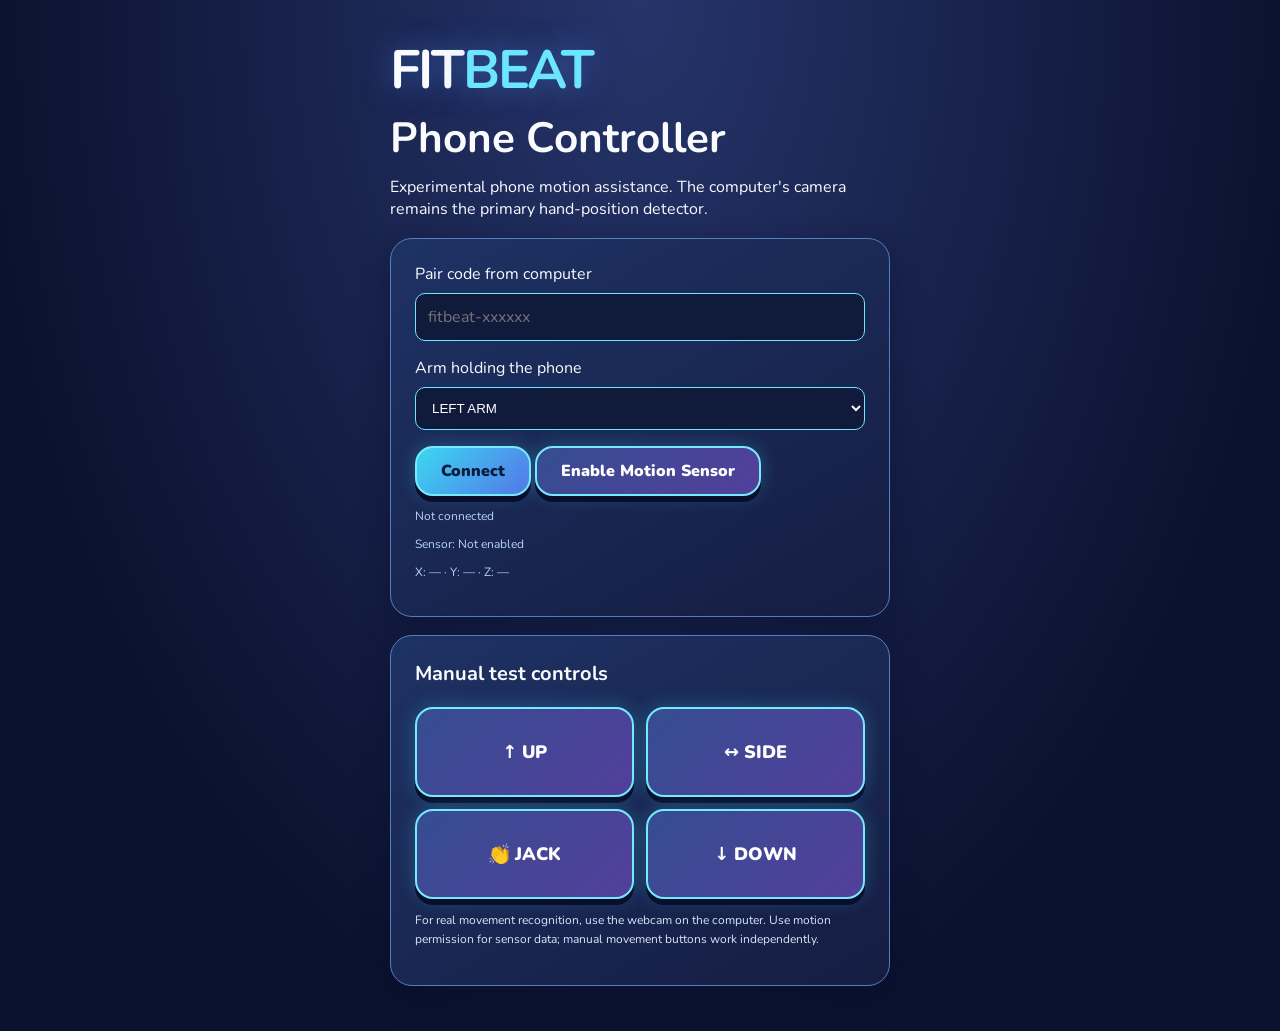
==== commit 24576e10: "Add files via upload" ====
--- a/controller.html
+++ b/controller.html
@@ -1,8 +1,32 @@
-<!doctype html><html lang="en"><head><meta charset="utf-8"><meta name="viewport" content="width=device-width,initial-scale=1"><title>FITBEAT Phone Controller</title><link rel="stylesheet" href="style.css"><style>body{padding:25px}main{max-width:500px;margin:20px auto}.panel{margin:18px 0}input,select{background:#101a3b;border:1px solid #6de6ff;border-radius:10px;color:white;padding:12px;width:100%;margin:8px 0 16px}.controls{display:grid;grid-template-columns:1fr 1fr;gap:12px}.controls button{font-size:18px;min-height:90px}.hint{display:block;margin:12px 0}</style></head><body><main><h1 style="font-size:54px;letter-spacing:-2px">FIT<span>BEAT</span></h1><h2>Phone Controller</h2><p>Experimental phone motion assistance. The computer's camera remains the primary hand-position detector.</p><div class="panel"><label>Pair code from computer<input id="code" placeholder="fitbeat-xxxxxx" autocomplete="off"></label><label>Arm holding the phone<select id="arm"><option value="left">LEFT ARM</option><option value="right">RIGHT ARM</option></select></label><button class="primary" id="connect">Connect</button> <button class="secondary" id="motion">Enable Motion Sensor</button><span class="hint" id="status">Not connected</span></div><div class="panel"><h3>Manual test controls</h3><div class="controls"><button class="secondary" data-move="up">↑ UP</button><button class="secondary" data-move="side">↔ SIDE</button><button class="secondary" data-move="jack">👏 JACK</button><button class="secondary" data-move="down">↓ DOWN</button></div><p class="hint">For real movement recognition, use the webcam on the computer. Use motion permission for sensor data; manual movement buttons work independently.</p></div></main><script>
-let peer,conn,enabled=false,last=0;const $=s=>document.querySelector(s);
-function script(src){return new Promise((res,rej)=>{const s=document.createElement('script');s.src=src;s.onload=res;s.onerror=rej;document.head.append(s)})}
+<!doctype html><html lang="en"><head><meta charset="utf-8"><meta name="viewport" content="width=device-width,initial-scale=1"><title>FITBEAT Phone Controller</title><link rel="stylesheet" href="style.css"><style>body{padding:25px}main{max-width:500px;margin:20px auto}.panel{margin:18px 0}input,select{background:#101a3b;border:1px solid #6de6ff;border-radius:10px;color:white;padding:12px;width:100%;margin:8px 0 16px}.controls{display:grid;grid-template-columns:1fr 1fr;gap:12px}.controls button{font-size:18px;min-height:90px}.hint{display:block;margin:12px 0}</style></head><body><main><h1 style="font-size:54px;letter-spacing:-2px">FIT<span>BEAT</span></h1><h2>Phone Controller</h2><p>Experimental phone motion assistance. The computer's camera remains the primary hand-position detector.</p><div class="panel"><label>Pair code from computer<input id="code" placeholder="fitbeat-xxxxxx" autocomplete="off"></label><label>Arm holding the phone<select id="arm"><option value="left">LEFT ARM</option><option value="right">RIGHT ARM</option></select></label><button class="primary" id="connect">Connect</button> <button class="secondary" id="motion">Enable Motion Sensor</button><span class="hint" id="status">Not connected</span><div class="hint" id="sensorState">Sensor: Not enabled</div><div class="hint" id="sensorValues">X: — · Y: — · Z: —</div></div><div class="panel"><h3>Manual test controls</h3><div class="controls"><button class="secondary" data-move="up">↑ UP</button><button class="secondary" data-move="side">↔ SIDE</button><button class="secondary" data-move="jack">👏 JACK</button><button class="secondary" data-move="down">↓ DOWN</button></div><p class="hint">For real movement recognition, use the webcam on the computer. Use motion permission for sensor data; manual movement buttons work independently.</p></div></main><script>
+let peer=null,conn=null,enabled=false,last=0,retryTimer=null,attempt=0,manualDisconnect=false,heartbeat=null;
+const $=s=>document.querySelector(s);
+function status(msg){$('#status').textContent=msg}
+function script(src){return new Promise((res,rej)=>{const e=document.createElement('script');e.src=src;e.onload=res;e.onerror=()=>rej(Error('Cannot load pairing library'));document.head.append(e)})}
 $('#code').value=new URLSearchParams(location.search).get('code')||'';
-$('#connect').onclick=async()=>{try{if(!window.Peer)await script('https://unpkg.com/peerjs@1.5.5/dist/peerjs.min.js');peer=peer||new Peer();peer.on('open',()=>{conn=peer.connect($('#code').value.trim());conn.on('open',()=>$('#status').textContent='Connected ✓');conn.on('close',()=>$('#status').textContent='Disconnected');conn.on('error',()=>$('#status').textContent='Connection error')});peer.on('error',e=>$('#status').textContent='Pairing error: '+e.type)}catch(e){$('#status').textContent=e.message}};
-$('#motion').onclick=async()=>{try{if(typeof DeviceMotionEvent!=='undefined'&&typeof DeviceMotionEvent.requestPermission==='function'){const result=await DeviceMotionEvent.requestPermission();if(result!=='granted')throw Error('Motion permission denied')}enabled=true;$('#status').textContent='Motion sensor enabled';window.addEventListener('devicemotion',e=>{const now=Date.now();if(!enabled||now-last<100||!conn?.open)return;last=now;const a=e.accelerationIncludingGravity||{};conn.send({type:'motion',arm:$('#arm').value,x:a.x||0,y:a.y||0,z:a.z||0})})}catch(e){$('#status').textContent=e.message}};
-document.querySelectorAll('[data-move]').forEach(b=>b.onclick=()=>{if(conn?.open)conn.send({type:'move',arm:$('#arm').value,move:b.dataset.move});else $('#status').textContent='Connect first'});
+function scheduleRetry(){if(manualDisconnect||retryTimer)return;const delay=Math.min(12000,1500*Math.pow(1.6,Math.min(attempt++,5)));status('Disconnected — retrying in '+Math.round(delay/1000)+'s');retryTimer=setTimeout(()=>{retryTimer=null;connectPhone(true)},delay)}
+function wireConnection(c){conn=c;status('Connecting to computer…');
+ c.on('open',()=>{attempt=0;status('Connected ✓ — try the test buttons');clearInterval(heartbeat);heartbeat=setInterval(()=>{if(c.open)try{c.send({type:'ping',t:Date.now()})}catch{}},3500)});
+ c.on('data',data=>{if(data?.type==='ping'&&c.open){try{c.send({type:'pong',t:data.t})}catch{}}});
+ c.on('close',()=>{clearInterval(heartbeat);if(conn===c)conn=null;scheduleRetry()});
+ c.on('error',e=>{status('Connection error: '+(e.type||e.message));scheduleRetry()});
+}
+async function connectPhone(retry=false){const code=$('#code').value.trim();if(!code){status('Enter pairing code');return}
+ if(!retry){manualDisconnect=false;attempt=0;clearTimeout(retryTimer);retryTimer=null}
+ try{if(!window.Peer)await script('https://unpkg.com/peerjs@1.5.5/dist/peerjs.min.js');
+  if(peer&&!peer.destroyed){if(peer.open){try{conn?.close()}catch{}wireConnection(peer.connect(code,{reliable:true}));return}try{peer.destroy()}catch{}}
+  status('Connecting to pairing server…');peer=new Peer(undefined,{debug:1});
+  peer.on('open',()=>wireConnection(peer.connect(code,{reliable:true})));
+  peer.on('error',e=>{status('Pairing error: '+(e.type||e.message));scheduleRetry()});
+  peer.on('disconnected',()=>{status('Pair server disconnected');try{peer.reconnect()}catch{scheduleRetry()}});
+ }catch(e){status('Connection failed: '+e.message);scheduleRetry()}
+}
+$('#connect').onclick=()=>connectPhone(false);
+$('#motion').onclick=async()=>{try{if(typeof DeviceMotionEvent==='undefined')throw Error('Motion sensor not supported on this device');if(typeof DeviceMotionEvent.requestPermission==='function'){const result=await DeviceMotionEvent.requestPermission();if(result!=='granted')throw Error('Motion permission denied')}
+ enabled=true;$('#sensorState').textContent='Sensor: Enabled — waiting for movement';status(conn?.open?'Connected ✓ — motion enabled':'Motion enabled — waiting for pairing');
+ if(!window.fitbeatMotionListener){window.fitbeatMotionListener=true;window.addEventListener('devicemotion',e=>{const now=Date.now();if(!enabled||now-last<100||!conn?.open)return;last=now;const a=e.accelerationIncludingGravity||{};$('#sensorState').textContent='Sensor: Sending data ✓';$('#sensorValues').textContent='X: '+Number(a.x||0).toFixed(2)+' · Y: '+Number(a.y||0).toFixed(2)+' · Z: '+Number(a.z||0).toFixed(2);try{conn.send({type:'motion',arm:$('#arm').value,x:a.x||0,y:a.y||0,z:a.z||0})}catch{}})}
+ }catch(e){status(e.message)}};
+document.querySelectorAll('[data-move]').forEach(b=>b.onclick=()=>{if(conn?.open){try{conn.send({type:'move',arm:$('#arm').value,move:b.dataset.move});status('Sent '+b.dataset.move.toUpperCase()+' ✓')}catch{scheduleRetry()}}else status('Not connected — tap Connect')});
+window.addEventListener('online',()=>{if(!conn?.open)scheduleRetry()});
+if($('#code').value)setTimeout(()=>connectPhone(false),300);
 </script></body></html>
--- a/style.css
+++ b/style.css
@@ -17,3 +17,17 @@
 .guard-guide{display:flex;gap:22px;align-items:center;margin-bottom:18px;padding:18px}.guard-guide img{width:185px;max-width:36%;height:225px;object-fit:cover;object-position:center;border-radius:16px;border:1px solid #5ed9ff}.guard-guide h3{color:#6be8ff;margin-top:0}.guard-guide p{line-height:1.6}@media(max-width:650px){.guard-guide{flex-direction:column}.guard-guide img{max-width:100%;width:220px}}
 
 .note.jack{filter:drop-shadow(0 0 13px #ffdb74)}#jumpFx{position:absolute;inset:0;display:grid;place-items:center;z-index:1;pointer-events:none;font-size:clamp(58px,13vw,160px);font-weight:1000;letter-spacing:12px;color:#ffe47e;text-shadow:0 0 25px #ff83d8,0 0 70px #ffe47e;opacity:0;transform:scale(.5) rotate(-9deg)}#jumpFx.jump-pop{animation:jumpPop 1.05s ease-out forwards}@keyframes jumpPop{0%{opacity:0;transform:scale(.45) rotate(-10deg)}20%{opacity:.78;transform:scale(1.12) rotate(3deg)}75%{opacity:.42}100%{opacity:0;transform:scale(1.5) rotate(0)}}.note.jack img{filter:drop-shadow(0 0 10px #ffe47e)}
+
+/* Camera preview stays visible while the game is active. */
+.fitbeat-camera-preview{position:fixed!important;right:10px;bottom:10px;width:160px!important;height:120px!important;object-fit:cover;transform:scaleX(-1);z-index:1000;border:2px solid #6de6ff;border-radius:12px;background:#0b1231;pointer-events:none;box-shadow:0 0 14px #33dfff55}
+@media(max-width:600px){.fitbeat-camera-preview{width:100px!important;height:75px!important}}
+
+/* Preview is visible ONLY in Settings; camera continues processing elsewhere. */
+#cam.fitbeat-camera-preview{position:fixed!important;left:-2px!important;top:-2px!important;right:auto!important;bottom:auto!important;width:2px!important;height:2px!important;opacity:.001!important;z-index:-1!important;pointer-events:none!important;border:0!important;box-shadow:none!important;transform:none!important;}
+body.camera-setup-visible #cam.fitbeat-camera-preview{position:relative!important;left:auto!important;top:auto!important;width:100%!important;height:auto!important;max-height:320px!important;opacity:1!important;z-index:auto!important;border:2px solid #6de6ff!important;box-shadow:0 0 14px #33dfff55!important;transform:scaleX(-1)!important;}
+#phonePairLink{overflow-wrap:anywhere;font-size:12px;}
+
+/* Camera setup preview visibility fix: keep video rendering for MediaPipe. */
+#cam.fitbeat-camera-preview { display:block!important; visibility:visible!important; }
+body:not(.camera-setup-visible) #cam.fitbeat-camera-preview { position:fixed!important; left:-3px!important; top:-3px!important; width:2px!important; height:2px!important; opacity:0!important; z-index:-1!important; }
+body.camera-setup-visible #settings #cam.fitbeat-camera-preview { display:block!important; position:relative!important; left:auto!important; top:auto!important; right:auto!important; bottom:auto!important; width:100%!important; height:auto!important; min-height:180px!important; max-height:320px!important; opacity:1!important; z-index:1!important; visibility:visible!important; }
